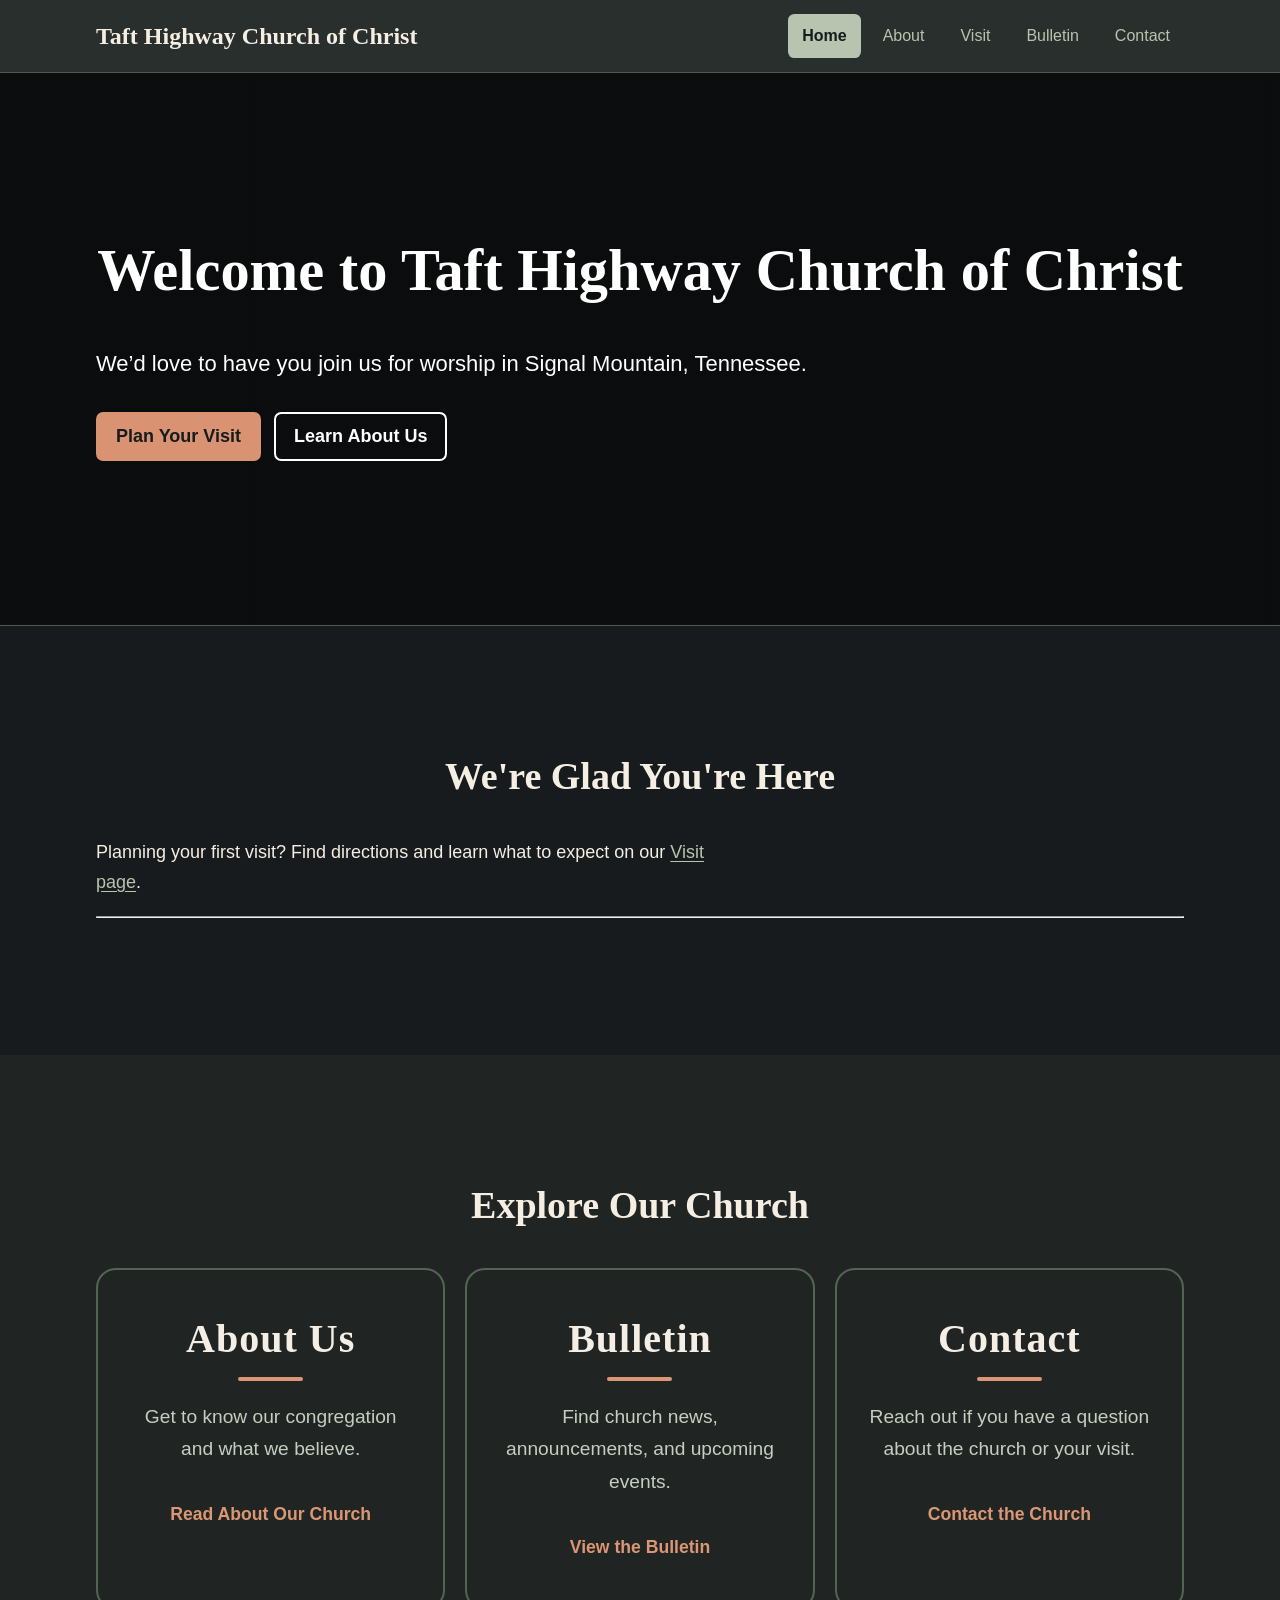
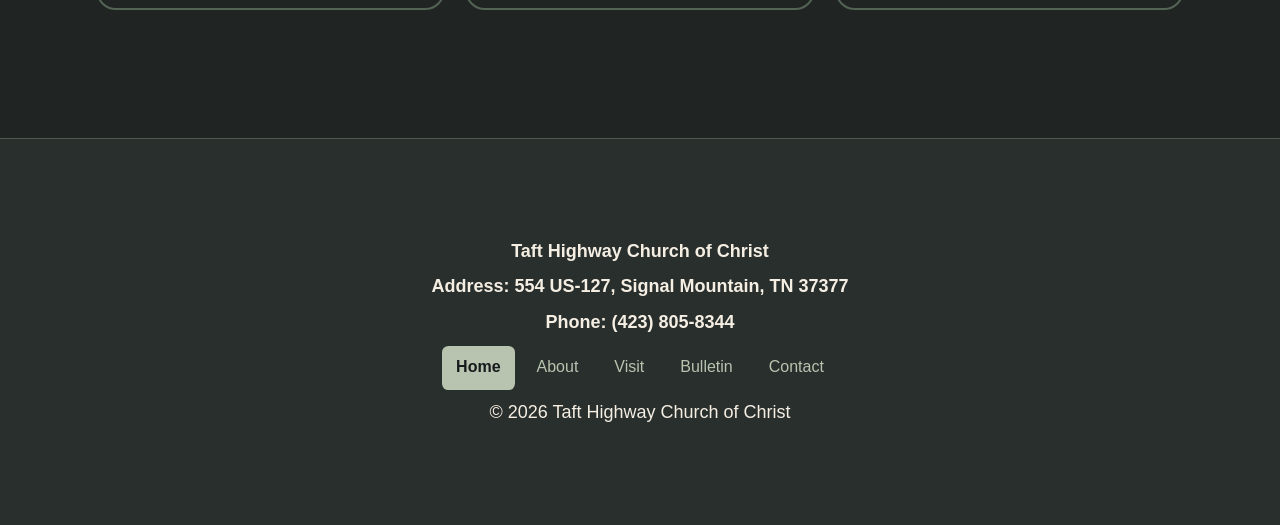
==== docs/index.html @ ae3fd6a4 "renamed project folder to docs" ====
<!doctype html>
<html lang="en">
  <head>
    <meta charset="UTF-8" />
    <meta name="viewport" content="width=device-width, initial-scale=1.0" />
    <title>Home | Taft Highway Church of Christ</title>
    <link rel="stylesheet" href="css/style.css" />

    <style>
      .hero {
        background-image: linear-gradient(
            rgba(0, 0, 0, 0.55),
            rgba(0, 0, 0, 0.55)
          ),
          url("images/Index-worship-background.webp");
        background-size: cover;
        background-position: center;
        background-repeat: no-repeat;
        padding: 100px 40px;
        color: white;
      }

      .hero h1,
      .hero .lead {
        color: white;
      }

      .hero .button-outline {
        color: white;
        border-color: white;
      }
    </style>
  </head>
  <body>
    <a class="skip-link" href="#main-content">Skip to main content</a>

    <header class="site-header">
      <div class="nav-wrap">
        <a class="site-name" href="index.html">Taft Highway Church of Christ</a>
        <nav class="main-nav" aria-label="Main navigation">
          <a href="index.html" aria-current="page">Home</a>
          <a href="about.html">About</a>
          <a href="visit.html">Visit</a>
          <a href="bulletin.html">Bulletin</a>
          <a href="contact.html">Contact</a>
        </nav>
      </div>
    </header>

    <main id="main-content" tabindex="-1">
      <section class="hero">
        <div class="container">
          <h1 class="explorecenter">Welcome to Taft Highway Church of Christ</h1>
          <p class="lead">
            We’d love to have you join us for worship in Signal Mountain,
            Tennessee.
          </p>
          <a class="button" href="visit.html">Plan Your Visit</a>
          <a class="button button-outline" href="about.html">Learn About Us</a>
        </div>
      </section>

      <section>
        <div class="container">
          <h2 class="explorecenter">We're Glad You're Here</h2>
          <p>
            Planning your first visit? Find directions and learn what to expect
 on our <a href="visit.html">Visit page</a>.
          </p>
        <hr />
        </div>
      </section>

      <section class="soft-section">
        <div class="container">
          <h2 class="explorecenter">Explore Our Church</h2>
          <div class="grid">
            <article class="card">
              <h3>About Us</h3>
              <p>Get to know our congregation and what we believe.</p>
              <a href="about.html">Read About Our Church</a>
            </article>
            <article class="card">
              <h3>Bulletin</h3>
              <p>Find church news, announcements, and upcoming events.</p>
              <a href="bulletin.html">View the Bulletin</a>
            </article>
            <article class="card">
              <h3>Contact</h3>
              <p>
                Reach out if you have a question about the church or your visit.
              </p>
              <a href="contact.html">Contact the Church</a>
            </article>
          </div>
        </div>
      </section>
    </main>

    <footer class="site-footer">
      <div class="container">
        <p><strong>Taft Highway Church of Christ</strong></p>
        <p><strong>Address: 554 US-127, Signal Mountain, TN 37377</strong></p>
        <p><strong>Phone: (423) 805-8344</strong></p>
        <nav aria-label="Footer navigation">
          <a href="index.html" aria-current="page">Home</a>
          <a href="about.html">About</a>
          <a href="visit.html">Visit</a>
          <a href="bulletin.html">Bulletin</a>
          <a href="contact.html">Contact</a>
        </nav>
        <p>&copy; 2026 Taft Highway Church of Christ</p>
      </div>
    </footer>
  </body>
</html>
---- docs/css/style.css ----
/* Hearth & Evergreen
   Shared by Home, About, Visit, Bulletin, and Contact.
   Page-specific rules are grouped under Home, Visit, and About below.
*/

/* --------------------------------------------------------------------------
   Design tokens
   -------------------------------------------------------------------------- */
:root {
  --charcoal: #171b1d;
  --evergreen: #292f2d;
  --ivory: #f5eee3;
  --brick: #d99373;
  --sage: #b8c4af;
  --sandstone: #ceba97;
  --section: #202523;
  --border: #50594f;
  --gutter: clamp(1rem, 4vw, 2rem);
  --site-width: 68rem;
  --target-size: 2.75rem;
  --radius: 0.75rem;
}

/* --------------------------------------------------------------------------
   Base layout and accessibility
   -------------------------------------------------------------------------- */

* {
  box-sizing: border-box;
}

/* Draft sections stay hidden even when a layout class sets display. */
[hidden] {
  display: none !important;
}

body {
  display: flex;
  flex-direction: column;
  min-height: 100vh;
  margin: 0;
  background: var(--charcoal);
  color: var(--ivory);
  font:
    1.125rem / 1.65 Arial,
    Helvetica,
    sans-serif;
  overflow-wrap: anywhere;
}

main {
  flex: 1;
}

a {
  color: var(--sage);
  text-decoration: underline;
  text-underline-offset: 0.18em;
}

a:hover {
  color: var(--ivory);
  text-decoration-thickness: 0.12em;
}

:focus-visible {
  outline: 3px solid var(--sage);
  outline-offset: 3px;
}

.skip-link {
  position: absolute;
  z-index: 1;
  top: 0.75rem;
  left: var(--gutter);
  display: inline-flex;
  align-items: center;
  min-height: var(--target-size);
  max-width: calc(100% - var(--gutter) - var(--gutter));
  padding: 0.5rem 1rem;
  border-radius: 0.4rem;
  background: var(--sage);
  color: var(--charcoal);
  font-weight: 700;
}

/* Keep the skip link in the tab order and reveal it on keyboard focus. */
.skip-link:not(:focus) {
  clip-path: inset(50%);
}

.skip-link:hover {
  color: var(--charcoal);
}

/* --------------------------------------------------------------------------
   Content width, spacing, and typography
   -------------------------------------------------------------------------- */
.container,
.nav-wrap {
  width: min(calc(100% - var(--gutter) - var(--gutter)), var(--site-width));
  margin-inline: auto;
}

.container,
section {
  padding-block: clamp(2.25rem, 6vw, 4rem);
}

h1,
h2,
h3,
.site-name {
  font-family: Georgia, "Times New Roman", serif;
  line-height: 1.18;
}

h1,
h2,
h3 {
  margin: 0 0 0.65em;
}

h1 {
  font-size: clamp(2rem, 1.25rem + 3vw, 3.75rem);
}

h2 {
  font-size: clamp(1.625rem, 1.25rem + 1.5vw, 2.375rem);
}

h3 {
  font-size: 1.375rem;
}

p {
  max-width: 65ch;
  margin: 0 0 1em;
}

.lead {
  font-size: clamp(1.125rem, 1rem + 0.7vw, 1.375rem);
}

.muted {
  color: var(--sage);
}

/* --------------------------------------------------------------------------
   Shared header, navigation, and footer
   -------------------------------------------------------------------------- */
.site-header,
.site-footer {
  background: var(--evergreen);
}

.site-header {
  padding-block: 0.875rem;
  border-bottom: 1px solid var(--border);
}

.nav-wrap,
.main-nav,
.site-footer nav {
  display: flex;
  flex-wrap: wrap;
  align-items: center;
  gap: 0.5rem;
}

.nav-wrap {
  justify-content: space-between;
  gap: 0.75rem 1.5rem;
}

.site-name,
.main-nav a,
.site-footer nav a {
  display: inline-flex;
  align-items: center;
  min-height: var(--target-size);
  text-decoration: none;
}

.site-name {
  color: var(--ivory);
  font-size: 1.5rem;
  font-weight: 700;
  text-decoration: none;
}

.site-name:hover {
  text-decoration: underline;
}

.main-nav a,
.site-footer nav a {
  justify-content: center;
  padding: 0.5rem 0.875rem;
  border-radius: 0.4rem;
  font-size: 1rem;
}

.main-nav a:hover,
.site-footer nav a:hover {
  background: var(--charcoal);
}

.main-nav a[aria-current="page"],
.site-footer nav a[aria-current="page"] {
  background: var(--sage);
  color: var(--charcoal);
  font-weight: 700;
}

.site-footer {
  padding-block: 1.75rem;
  border-top: 1px solid var(--border);
  text-align: center;
}

.site-footer nav {
  justify-content: center;
  margin-block: 0.5rem;
}

.site-footer p {
  margin: 0.375rem auto;
}

/* --------------------------------------------------------------------------
   Banners and buttons
   -------------------------------------------------------------------------- */

/* The Home section below supplies the image treatment for this banner. */
.hero {
  padding-block: clamp(3rem, 9vw, 6.5rem);
  background: radial-gradient(
    ellipse at top right,
    var(--evergreen),
    var(--charcoal) 70%
  );
  border-bottom: 1px solid var(--border);
}

.page-banner {
  background: var(--evergreen);
  border-bottom: 1px solid var(--border);
}

.page-banner p:last-child {
  margin-bottom: 0;
}

.button {
  display: inline-flex;
  align-items: center;
  justify-content: center;
  min-height: var(--target-size);
  max-width: 100%;
  margin: 0.5rem 0.5rem 0 0;
  padding: 0.625rem 1.125rem;
  border: 2px solid var(--brick);
  border-radius: 0.45rem;
  background: var(--brick);
  color: var(--charcoal);
  font-weight: 700;
  line-height: 1.35;
  text-align: center;
  text-decoration: none;
}

.button:hover {
  border-color: var(--sandstone);
  background: var(--sandstone);
  color: var(--charcoal);
}

.button-outline {
  border-color: var(--sage);
  background: transparent;
  color: var(--sage);
}

.button-outline:hover {
  border-color: var(--sage);
  background: var(--sage);
  color: var(--charcoal);
}

/* --------------------------------------------------------------------------
   Content grids and cards
   -------------------------------------------------------------------------- */

/* Shared breakpoints below collapse these grids to one column. */
.grid {
  display: grid;
  grid-template-columns: repeat(3, minmax(0, 1fr));
  gap: clamp(0.875rem, 2vw, 1.25rem);
}

.grid.two {
  grid-template-columns: repeat(2, minmax(0, 1fr));
}

/* These cards are shared by Home, Bulletin, and Contact. */
.card {
  text-align: center;
  padding: 45px 30px;
  border: 2px solid #536354;
  border-radius: 20px;
  transition: all 0.3s ease;
}

.card h3 {
  font-family: Georgia, serif;
  font-size: 2.5rem;
  font-weight: bold;
  color: #f5eee5;
  margin-bottom: 20px;
  letter-spacing: 1px;
}

/* The accent below each heading is decorative. */
.card h3::after {
  content: "";
  display: block;
  width: 65px;
  height: 4px;
  background-color: #db9676;
  margin: 15px auto 0;
  border-radius: 5px;
}

.card p {
  font-size: 1.2rem;
  line-height: 1.7;
  color: #c5cec1;
}

.card a {
  display: inline-block;
  margin-top: 15px;
  color: #db9676;
  font-size: 1.1rem;
  font-weight: bold;
  text-decoration: none;
}

.card a:hover {
  text-decoration: underline;
}

.card:hover {
  transform: translateY(-6px);
  border-color: #db9676;
  box-shadow: 0 10px 25px rgba(0, 0, 0, 0.25);
}

.soft-section {
  background: var(--section);
}

/* --------------------------------------------------------------------------
   Photos and schedule tables
   -------------------------------------------------------------------------- */

.photo-placeholder {
  display: grid;
  place-items: center;
  min-height: 12rem;
  padding: 1.5rem;
  border: 2px dashed var(--sage);
  border-radius: var(--radius);
  background: var(--evergreen);
  color: var(--sage);
  text-align: center;
}

.photo {
  display: block;
  width: 100%;
  height: auto;
  border-radius: var(--radius);
}

/* Wrap schedule tables in .table-scroll for overflow on narrow screens. */
.table-scroll {
  overflow-x: auto;
  border: 1px solid var(--border);
  border-radius: var(--radius);
}

.schedule-table {
  width: 100%;
  border-collapse: collapse;
  background: var(--evergreen);
}

.schedule-table th,
.schedule-table td {
  padding: clamp(0.5rem, 2vw, 1rem);
  border-bottom: 1px solid var(--border);
  text-align: left;
  vertical-align: top;
}

.schedule-table th {
  background: var(--section);
}

/* --------------------------------------------------------------------------
   Shared tablet and phone layouts
   -------------------------------------------------------------------------- */

@media (max-width: 48rem) {
  .nav-wrap,
  .main-nav {
    justify-content: center;
    text-align: center;
  }

  .grid,
  .grid.two {
    grid-template-columns: minmax(0, 1fr);
  }
}

@media (max-width: 30rem) {
  .main-nav {
    display: grid;
    grid-template-columns: repeat(2, minmax(0, 1fr));
    width: 100%;
  }

  .main-nav a {
    background: var(--section);
  }

  .main-nav a:last-child {
    grid-column: 1 / -1;
  }
}

/* --------------------------------------------------------------------------
   Home page
   -------------------------------------------------------------------------- */

.hero {
  background-image:
    linear-gradient(rgba(0, 0, 0, 0.5), rgba(0, 0, 0, 0.5)),
    url("images/Index-worship-background.webp");
  background-size: cover;
  background-position: center;
  background-repeat: no-repeat;

  padding: 100px 40px;
  color: white;
}

.explorecenter {
  text-align: center;
  margin-bottom: 40px;
}

/* --------------------------------------------------------------------------
   Visit page
   -------------------------------------------------------------------------- */

/* Directions and map */
.map-section {
  display: grid;
  place-items: center;
  justify-items: start;
  padding: clamp(1rem, 3vw, 1.5rem);
  background: var(--section);
}

/* Map iframe styling was developed with AI assistance. */
.iframe1 {
  width: 100%;
  max-width: 600px;
  height: 450px;
  border: 0;
  border-radius: var(--radius);
}

/* Visit headings and intro copy use this alignment helper. */
.center {
  text-align: center;
  margin-inline: auto;
}

/* Photo carousel. The radio inputs track which slide is selected. */
.carousel-wrapper {
  position: relative;
  max-width: 600px;
  margin: 0 auto;
  overflow: hidden;
  border-radius: var(--radius);
  border: 1px solid var(--border);
  background: var(--evergreen);
}

/* Keep the radio controls positioned within the carousel when focused. */
.carousel-wrapper input[type="radio"] {
  position: absolute;
  opacity: 0;
  pointer-events: none;
  top: 50%;
  left: 50%;
  margin: 0;
}

.slides {
  display: flex;
  width: 300%; /* 100% per slide (3 slides = 300%) */
  transition: transform 0.4s ease-in-out;
}

.slide {
  width: 33.3333%;
  position: relative;
}

.slide img {
  width: 100%;
  height: 350px;
  object-fit: cover;
  display: block;
}

/* Move the track by one-third of its width for each selected slide. */
#slide-1:checked ~ .slides {
  transform: translateX(0%);
}
#slide-2:checked ~ .slides {
  transform: translateX(-33.3333%);
}
#slide-3:checked ~ .slides {
  transform: translateX(-66.6666%);
}

/* Previous and next arrow controls */
.arrow {
  position: absolute;
  top: 50%;
  transform: translateY(-50%);
  display: none;
  align-items: center;
  justify-content: center;
  width: var(--target-size);
  height: var(--target-size);
  border-radius: 50%;
  background: rgba(23, 27, 29, 0.75);
  border: 1px solid var(--border);
  color: var(--ivory);
  font-size: 1.25rem;
  cursor: pointer;
  user-select: none;
  z-index: 2;
}

.arrow:hover {
  background: var(--brick);
  border-color: var(--brick);
  color: var(--charcoal);
}

.prev {
  left: 0.75rem;
}
.next {
  right: 0.75rem;
}

/* Each slide has its own pair of arrow labels in visit.html. */
#slide-1:checked ~ .arrows-1,
#slide-2:checked ~ .arrows-2,
#slide-3:checked ~ .arrows-3 {
  display: inline-flex;
}

/* Slide selection dots */
.dots {
  display: flex;
  justify-content: center;
  gap: 0.625rem;
  padding: 0.75rem;
  background: var(--evergreen);
}

.dots label {
  width: 0.75rem;
  height: 0.75rem;
  background: var(--border);
  border-radius: 50%;
  cursor: pointer;
  transition: background 0.3s;
}

.dots label:hover {
  background: var(--sage);
}

/* Match the selected radio input to its dot. */
#slide-1:checked ~ .dots label[for="slide-1"],
#slide-2:checked ~ .dots label[for="slide-2"],
#slide-3:checked ~ .dots label[for="slide-3"] {
  background: var(--brick);
}

a.button.button-center {
  display: flex;
  width: fit-content;
  margin-inline: auto;
}

/* --------------------------------------------------------------------------
   About page
   -------------------------------------------------------------------------- */

/* Use section padding alone here to avoid stacking it with .container padding. */
.about-page > section > .container {
  padding-block: 0;
}

.about-page > section {
  padding-block: clamp(2.75rem, 6vw, 5rem);
}

.about-page p:last-child {
  margin-bottom: 0;
}

.about-page .about-split {
  display: grid;
  grid-template-columns: minmax(0, 1.25fr) minmax(0, 1fr);
  align-items: start;
  gap: clamp(1.75rem, 5vw, 4.5rem);
}

.about-page .about-label {
  margin-bottom: 0.75rem;
  color: var(--sage);
  font-size: 0.875rem;
  font-weight: 700;
  letter-spacing: 0.11em;
  text-transform: uppercase;
}

/* Welcome banner and accent panel */
.about-page .about-welcome {
  padding-block: clamp(3rem, 9vw, 7rem);
  border-bottom: 1px solid var(--border);
  background: radial-gradient(
    ellipse at top right,
    var(--evergreen),
    var(--charcoal) 76%
  );
}

.about-page .about-welcome .about-split {
  align-items: center;
}

.about-page h1 {
  margin-bottom: 0.35em;
  font-size: clamp(2.375rem, 1.5rem + 2.5vw, 3.625rem);
  line-height: 1.08;
}

.about-page h1 span {
  display: block;
  color: var(--sage);
}

/* Shared surfaces for the welcome, worship, minister, and invitation panels. */
.about-page .about-welcome-note,
.about-page .about-worship,
.about-page .about-minister,
.about-page .about-invitation-panel {
  padding: clamp(1.25rem, 3.5vw, 2.25rem);
  border: 1px solid var(--border);
  border-radius: var(--radius);
  background: var(--evergreen);
}

.about-page .about-welcome-note {
  border-top: 3px solid var(--brick);
}

.about-page .about-welcome-note h2 {
  font-size: clamp(1.5rem, 1.1rem + 1vw, 2rem);
}

/* Worship list */
.about-page .about-worship ul {
  margin: 0;
  padding-inline-start: 1.25em;
}

.about-page .about-worship li + li {
  margin-top: 0.65rem;
}

.about-page .about-worship li::marker {
  color: var(--sage);
}

/* Fellowship section */
.about-page .about-fellowship {
  border-block: 1px solid var(--border);
  background: var(--section);
}

.about-page .about-fellowship .about-split {
  grid-template-columns: minmax(0, 0.8fr) minmax(0, 1.2fr);
  align-items: baseline;
}

.about-page .about-fellowship h2 {
  margin-bottom: 0;
}

/* Minister cards and initials */
.about-page .about-minister-grid {
  display: grid;
  grid-template-columns: repeat(2, minmax(0, 1fr));
  gap: clamp(1rem, 3vw, 1.5rem);
}

.about-page .about-minister-heading {
  display: flex;
  flex-wrap: wrap;
  align-items: center;
  gap: 0.85rem;
  margin-bottom: 1.25rem;
}

.about-page .about-minister-heading h3 {
  margin-bottom: 0.2em;
  font-size: 1.625rem;
}

.about-page .about-initials {
  display: grid;
  place-items: center;
  width: 3.5rem;
  height: 3.5rem;
  border: 1px solid var(--sage);
  border-radius: 50%;
  background: var(--charcoal);
  color: var(--sage);
  font: 700 1.125rem Georgia, "Times New Roman", serif;
}

.about-page .about-role {
  color: var(--sage);
  font-size: 1rem;
}

/* Closing invitation */
.about-page .about-invitation {
  padding-top: 0;
}

.about-page .about-invitation-panel {
  display: flex;
  flex-wrap: wrap;
  align-items: center;
  justify-content: space-between;
  gap: 1.5rem 2rem;
  border-inline-start: 3px solid var(--brick);
}

.about-page .about-invitation-panel > div {
  flex: 1 1 28rem;
  min-width: 0;
}

.about-page .about-invitation-panel .button {
  margin: 0;
}

/* About columns stack independently of the shared .grid classes. */
@media (max-width: 48rem) {
  .about-page .about-split,
  .about-page .about-fellowship .about-split,
  .about-page .about-minister-grid {
    grid-template-columns: minmax(0, 1fr);
  }

  .about-page .about-fellowship .about-split {
    gap: 0.75rem;
  }
}
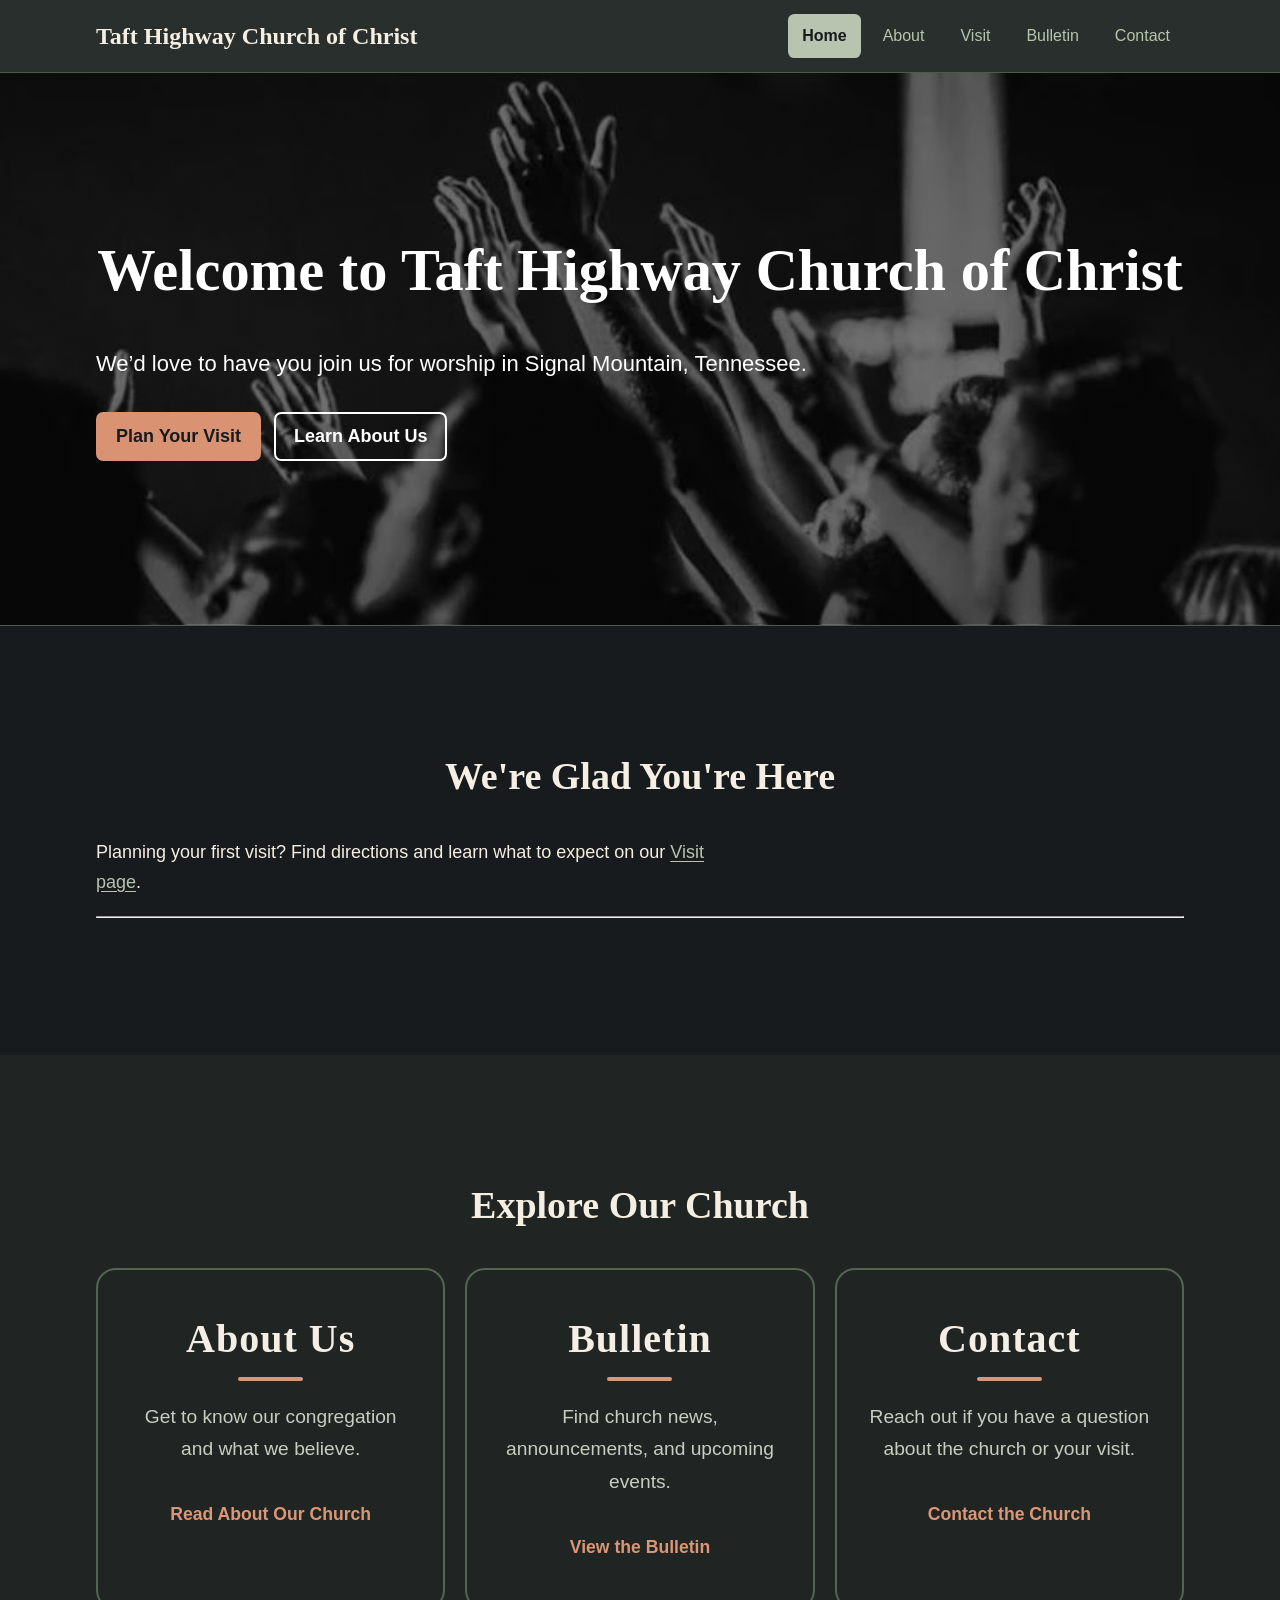
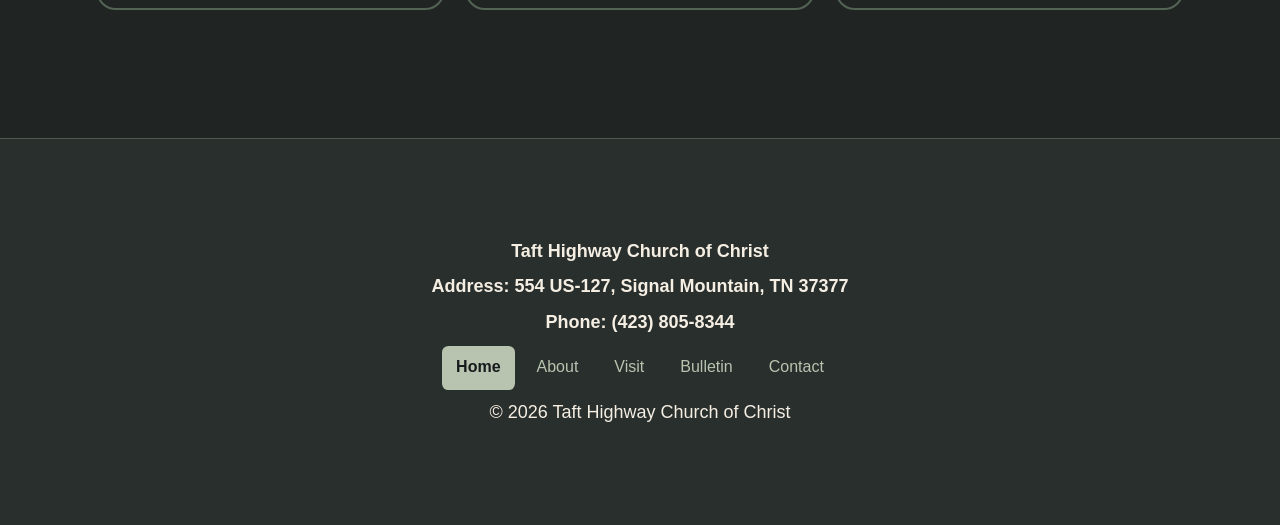
==== commit d05cc8a0: "fixed wrongly named image link" ====
--- a/docs/index.html
+++ b/docs/index.html
@@ -12,7 +12,7 @@
             rgba(0, 0, 0, 0.55),
             rgba(0, 0, 0, 0.55)
           ),
-          url("images/Index-worship-background.webp");
+          url("images/index-worship-background.webp");
         background-size: cover;
         background-position: center;
         background-repeat: no-repeat;
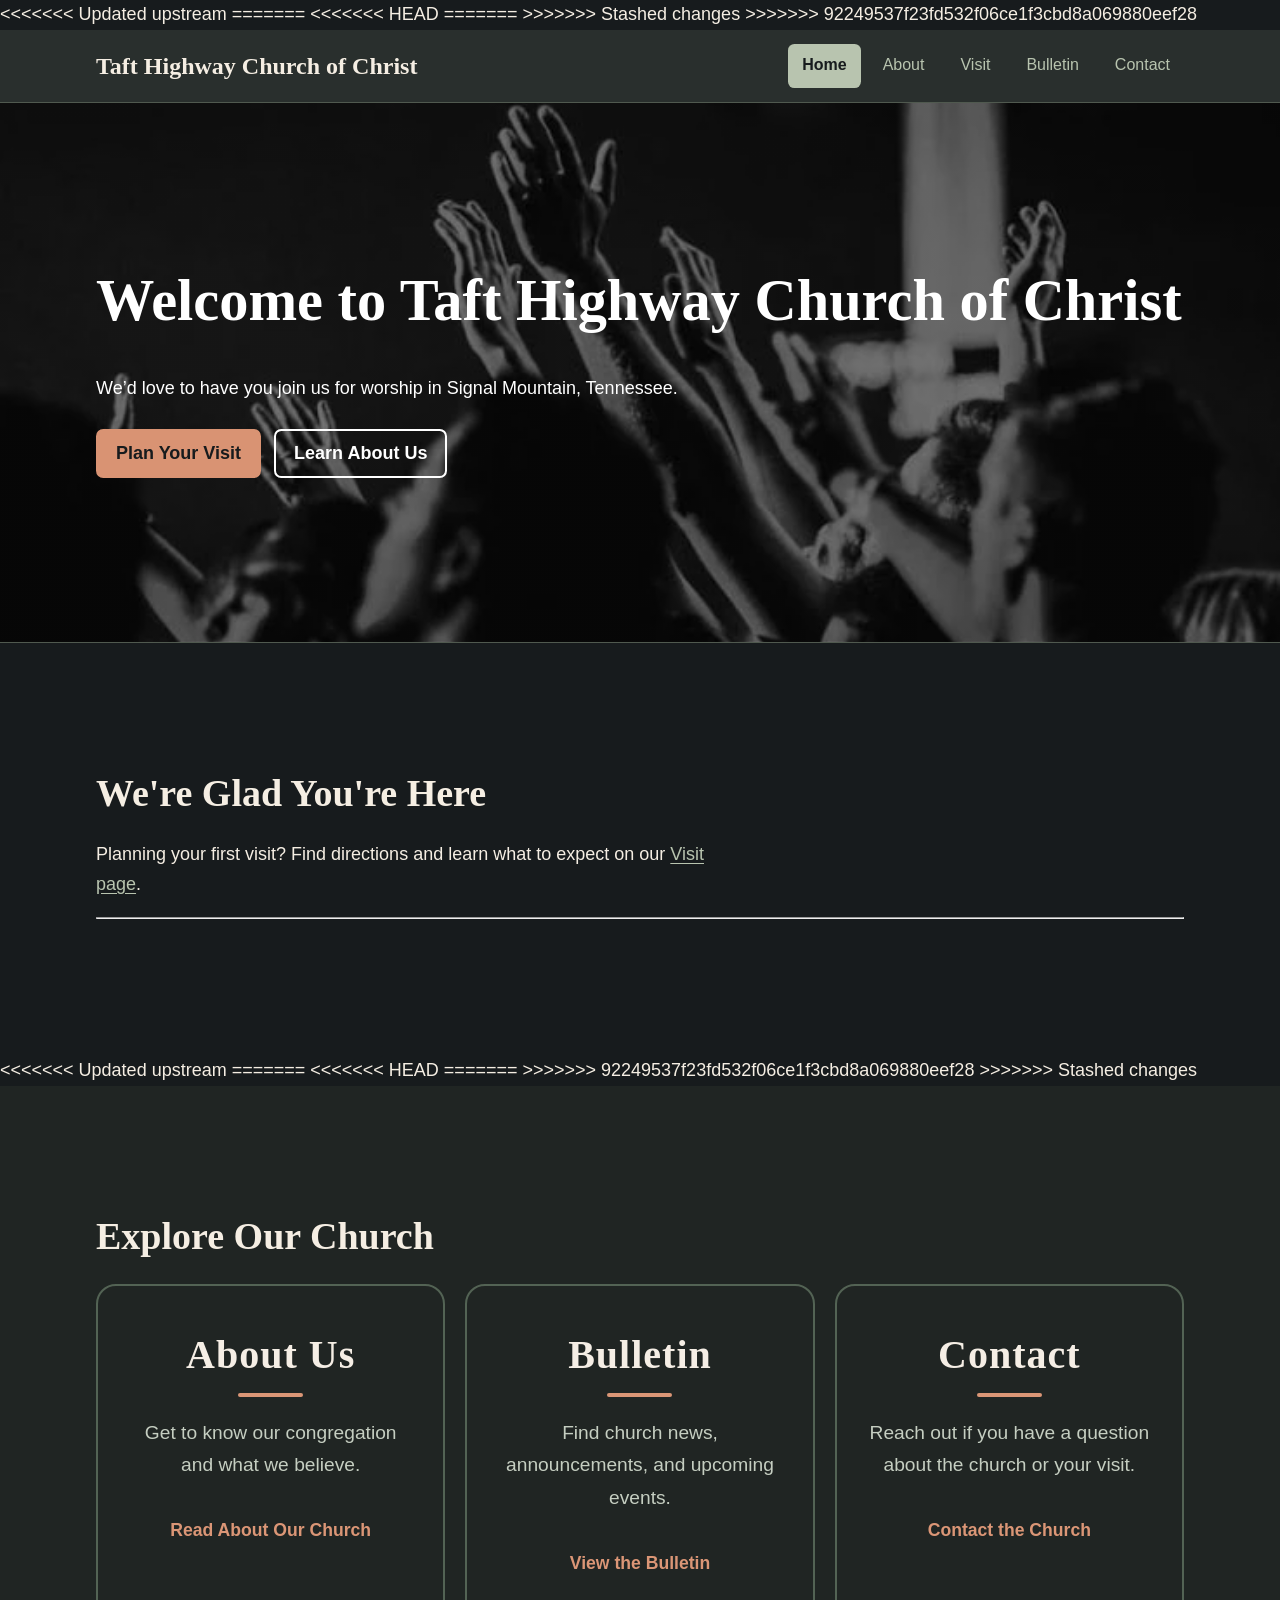
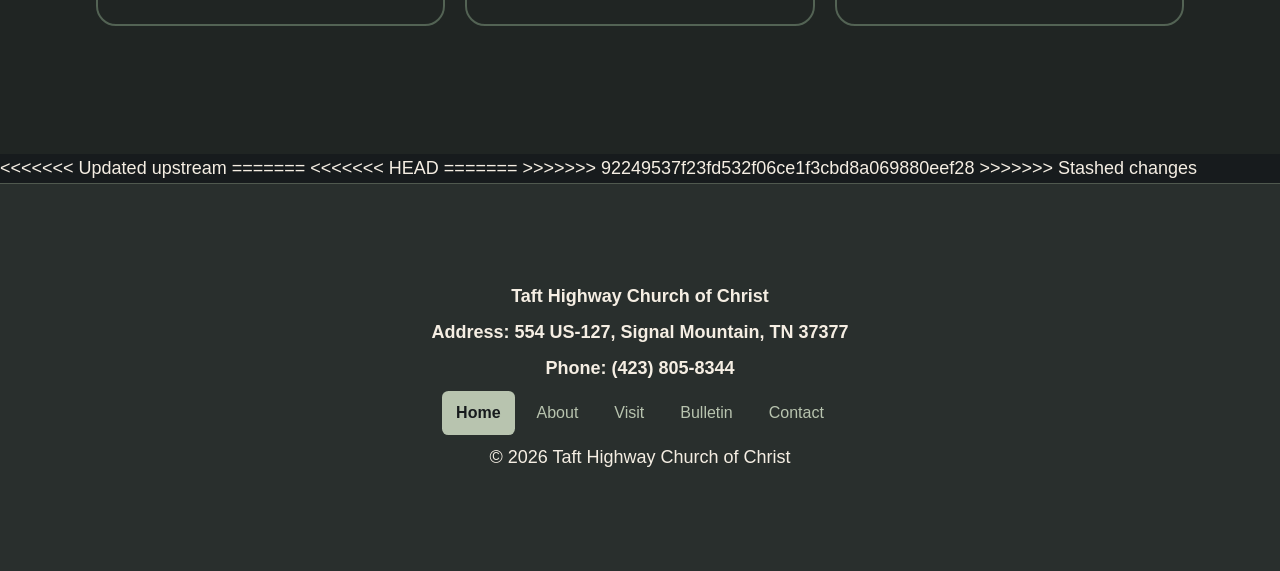
==== commit 9f819ecc: "broken?" ====
--- a/docs/index.html
+++ b/docs/index.html
@@ -4,14 +4,25 @@
     <meta charset="UTF-8" />
     <meta name="viewport" content="width=device-width, initial-scale=1.0" />
     <title>Home | Taft Highway Church of Christ</title>
+    <meta
+      name="description"
+      content="Get to know Taft Highway Church of Christ in Signal Mountain, Tennessee, and find information for your first visit."
+    />
+
+<<<<<<< Updated upstream
+=======
+<<<<<<< HEAD
+    <link rel="stylesheet" href="css/style.css" />
+=======
+>>>>>>> Stashed changes
+    <!-- Shared styles load first so the Home banner rules below can override them. -->
     <link rel="stylesheet" href="css/style.css" />
 
     <style>
+      /* Darken the background photo so the welcome text stays legible. */
       .hero {
-        background-image: linear-gradient(
-            rgba(0, 0, 0, 0.55),
-            rgba(0, 0, 0, 0.55)
-          ),
+        background-image:
+          linear-gradient(rgba(0, 0, 0, 0.55), rgba(0, 0, 0, 0.55)),
           url("images/index-worship-background.webp");
         background-size: cover;
         background-position: center;
@@ -25,15 +36,19 @@
         color: white;
       }
 
+      /* The secondary button uses white text and border over the photo. */
       .hero .button-outline {
         color: white;
         border-color: white;
       }
     </style>
+>>>>>>> 92249537f23fd532f06ce1f3cbd8a069880eef28
   </head>
   <body>
+    <!-- The skip link lets keyboard users jump to the main content. -->
     <a class="skip-link" href="#main-content">Skip to main content</a>
 
+    <!-- Shared header. aria-current marks Home as the active page. -->
     <header class="site-header">
       <div class="nav-wrap">
         <a class="site-name" href="index.html">Taft Highway Church of Christ</a>
@@ -48,9 +63,12 @@
     </header>
 
     <main id="main-content" tabindex="-1">
+      <!-- Welcome banner and the main links for first-time visitors. -->
       <section class="hero">
         <div class="container">
-          <h1 class="explorecenter">Welcome to Taft Highway Church of Christ</h1>
+          <h1 class="home-heading">
+            Welcome to Taft Highway Church of Christ
+          </h1>
           <p class="lead">
             We’d love to have you join us for worship in Signal Mountain,
             Tennessee.
@@ -60,31 +78,43 @@
         </div>
       </section>
 
+      <!-- Visitor introduction. The Visit page holds directions and arrival details. -->
       <section>
         <div class="container">
-          <h2 class="explorecenter">We're Glad You're Here</h2>
+          <h2 class="home-heading">We're Glad You're Here</h2>
           <p>
             Planning your first visit? Find directions and learn what to expect
- on our <a href="visit.html">Visit page</a>.
+            on our <a href="visit.html">Visit page</a>.
           </p>
-        <hr />
+          <hr />
         </div>
       </section>
 
+<<<<<<< Updated upstream
+      <!-- Page shortcuts. The shared grid stacks the cards on smaller screens. -->
+=======
+<<<<<<< HEAD
+      <!-- The three shortcut cards link to About, Bulletin, and Contact. -->
+=======
+      <!-- Page shortcuts. The shared grid stacks the cards on smaller screens. -->
+>>>>>>> 92249537f23fd532f06ce1f3cbd8a069880eef28
+>>>>>>> Stashed changes
       <section class="soft-section">
         <div class="container">
-          <h2 class="explorecenter">Explore Our Church</h2>
+          <h2 class="home-heading">Explore Our Church</h2>
           <div class="grid">
             <article class="card">
               <h3>About Us</h3>
               <p>Get to know our congregation and what we believe.</p>
               <a href="about.html">Read About Our Church</a>
             </article>
+
             <article class="card">
               <h3>Bulletin</h3>
               <p>Find church news, announcements, and upcoming events.</p>
               <a href="bulletin.html">View the Bulletin</a>
             </article>
+
             <article class="card">
               <h3>Contact</h3>
               <p>
@@ -97,6 +127,15 @@
       </section>
     </main>
 
+<<<<<<< Updated upstream
+    <!-- Shared footer. Keep these contact details in sync with the Contact page. -->
+=======
+<<<<<<< HEAD
+    <!-- Keep the shared footer’s contact details in sync across all five pages. -->
+=======
+    <!-- Shared footer. Keep these contact details in sync with the Contact page. -->
+>>>>>>> 92249537f23fd532f06ce1f3cbd8a069880eef28
+>>>>>>> Stashed changes
     <footer class="site-footer">
       <div class="container">
         <p><strong>Taft Highway Church of Christ</strong></p>
@@ -113,4 +152,4 @@
       </div>
     </footer>
   </body>
-</html>+</html>
--- a/docs/css/style.css
+++ b/docs/css/style.css
@@ -7,6 +7,7 @@
    Design tokens
    -------------------------------------------------------------------------- */
 :root {
+  /* Page backgrounds, panel surfaces, and text and accent colors. */
   --charcoal: #171b1d;
   --evergreen: #292f2d;
   --ivory: #f5eee3;
@@ -15,6 +16,7 @@
   --sandstone: #ceba97;
   --section: #202523;
   --border: #50594f;
+  /* Shared side margins, content width, control height, and corner radius. */
   --gutter: clamp(1rem, 4vw, 2rem);
   --site-width: 68rem;
   --target-size: 2.75rem;
@@ -25,6 +27,7 @@
    Base layout and accessibility
    -------------------------------------------------------------------------- */
 
+/* Include padding and borders in an element's declared width and height. */
 * {
   box-sizing: border-box;
 }
@@ -34,6 +37,7 @@
   display: none !important;
 }
 
+/* The body is a vertical flex layout. Main fills extra space on short pages. */
 body {
   display: flex;
   flex-direction: column;
@@ -52,6 +56,7 @@
   flex: 1;
 }
 
+/* Default text-link styles. Navigation links, buttons, and cards override these. */
 a {
   color: var(--sage);
   text-decoration: underline;
@@ -63,6 +68,7 @@
   text-decoration-thickness: 0.12em;
 }
 
+/* Show a focus outline when tabbing through interactive elements. */
 :focus-visible {
   outline: 3px solid var(--sage);
   outline-offset: 3px;
@@ -96,17 +102,20 @@
 /* --------------------------------------------------------------------------
    Content width, spacing, and typography
    -------------------------------------------------------------------------- */
+/* Keep the page content and header aligned to the same centered width. */
 .container,
 .nav-wrap {
   width: min(calc(100% - var(--gutter) - var(--gutter)), var(--site-width));
   margin-inline: auto;
 }
 
+/* Sections and containers both add vertical padding. About adjusts nested containers below. */
 .container,
 section {
   padding-block: clamp(2.25rem, 6vw, 4rem);
 }
 
+/* The church name shares the serif heading font. Body copy uses the sans-serif stack above. */
 h1,
 h2,
 h3,
@@ -121,6 +130,7 @@
   margin: 0 0 0.65em;
 }
 
+/* Page titles and section headings scale with the viewport within fixed limits. */
 h1 {
   font-size: clamp(2rem, 1.25rem + 3vw, 3.75rem);
 }
@@ -133,11 +143,21 @@
   font-size: 1.375rem;
 }
 
+/* Limit paragraph width to keep lines comfortable to read on wide screens. */
 p {
   max-width: 65ch;
   margin: 0 0 1em;
 }
 
+<<<<<<< Updated upstream
+/* Larger introductory text, used in banners and beside the map on Visit. */
+=======
+<<<<<<< HEAD
+/* Larger introductory text used in page banners. */
+=======
+/* Larger introductory text, used in banners and beside the map on Visit. */
+>>>>>>> 92249537f23fd532f06ce1f3cbd8a069880eef28
+>>>>>>> Stashed changes
 .lead {
   font-size: clamp(1.125rem, 1rem + 0.7vw, 1.375rem);
 }
@@ -159,6 +179,7 @@
   border-bottom: 1px solid var(--border);
 }
 
+/* Let the church name and navigation links wrap as space runs out. */
 .nav-wrap,
 .main-nav,
 .site-footer nav {
@@ -173,6 +194,7 @@
   gap: 0.75rem 1.5rem;
 }
 
+/* Give the brand link and nav links a consistent minimum click and tap height. */
 .site-name,
 .main-nav a,
 .site-footer nav a {
@@ -186,7 +208,6 @@
   color: var(--ivory);
   font-size: 1.5rem;
   font-weight: 700;
-  text-decoration: none;
 }
 
 .site-name:hover {
@@ -206,6 +227,7 @@
   background: var(--charcoal);
 }
 
+/* Highlight the link marked as the current page in each page's HTML. */
 .main-nav a[aria-current="page"],
 .site-footer nav a[aria-current="page"] {
   background: var(--sage);
@@ -219,6 +241,7 @@
   text-align: center;
 }
 
+/* Center the footer links below the church name and contact details. */
 .site-footer nav {
   justify-content: center;
   margin-block: 0.5rem;
@@ -232,26 +255,30 @@
    Banners and buttons
    -------------------------------------------------------------------------- */
 
-/* The Home section below supplies the image treatment for this banner. */
-.hero {
-  padding-block: clamp(3rem, 9vw, 6.5rem);
-  background: radial-gradient(
-    ellipse at top right,
-    var(--evergreen),
-    var(--charcoal) 70%
-  );
+/* Use the same divider on the Home hero and the shared page banners. */
+.hero,
+.page-banner {
   border-bottom: 1px solid var(--border);
 }
 
+<<<<<<< Updated upstream
+/* Intro panels at the top of Bulletin and Contact. */
+=======
+<<<<<<< HEAD
+/* Intro panels on Visit, Bulletin, and Contact use a solid background. */
+=======
+/* Intro panels at the top of Bulletin and Contact. */
+>>>>>>> 92249537f23fd532f06ce1f3cbd8a069880eef28
+>>>>>>> Stashed changes
 .page-banner {
   background: var(--evergreen);
-  border-bottom: 1px solid var(--border);
 }
 
 .page-banner p:last-child {
   margin-bottom: 0;
 }
 
+/* Base styles for link buttons, including the main Plan Your Visit action. */
 .button {
   display: inline-flex;
   align-items: center;
@@ -276,6 +303,7 @@
   color: var(--charcoal);
 }
 
+/* Add .button-outline alongside .button for secondary actions such as Learn About Us. */
 .button-outline {
   border-color: var(--sage);
   background: transparent;
@@ -299,12 +327,14 @@
   gap: clamp(0.875rem, 2vw, 1.25rem);
 }
 
+/* Add .two alongside .grid for the Contact cards and the Visit map layout. */
 .grid.two {
   grid-template-columns: repeat(2, minmax(0, 1fr));
 }
 
 /* These cards are shared by Home, Bulletin, and Contact. */
 .card {
+  --card-accent: #db9676;
   text-align: center;
   padding: 45px 30px;
   border: 2px solid #536354;
@@ -327,7 +357,7 @@
   display: block;
   width: 65px;
   height: 4px;
-  background-color: #db9676;
+  background-color: var(--card-accent);
   margin: 15px auto 0;
   border-radius: 5px;
 }
@@ -338,25 +368,32 @@
   color: #c5cec1;
 }
 
+/* Card links share accent color and typography. */
 .card a {
+  color: var(--card-accent);
+  font-size: 1.1rem;
+  font-weight: bold;
+}
+
+/* Only standalone card links get extra spacing. Links in lists stay inline. */
+.card > a {
   display: inline-block;
   margin-top: 15px;
-  color: #db9676;
-  font-size: 1.1rem;
-  font-weight: bold;
   text-decoration: none;
 }
 
-.card a:hover {
+.card > a:hover {
   text-decoration: underline;
 }
 
+/* Lift the card and change its border when the pointer is over it. */
 .card:hover {
   transform: translateY(-6px);
-  border-color: #db9676;
+  border-color: var(--card-accent);
   box-shadow: 0 10px 25px rgba(0, 0, 0, 0.25);
 }
 
+/* Alternate background used to distinguish sections such as Home's Explore Our Church. */
 .soft-section {
   background: var(--section);
 }
@@ -365,6 +402,7 @@
    Photos and schedule tables
    -------------------------------------------------------------------------- */
 
+/* Optional stand-in for a photo that has yet to be added. */
 .photo-placeholder {
   display: grid;
   place-items: center;
@@ -377,6 +415,7 @@
   text-align: center;
 }
 
+/* Make a regular photo fill its container while preserving its proportions. */
 .photo {
   display: block;
   width: 100%;
@@ -413,6 +452,7 @@
    Shared tablet and phone layouts
    -------------------------------------------------------------------------- */
 
+/* Center the header links and stack shared grids at tablet widths and below. */
 @media (max-width: 48rem) {
   .nav-wrap,
   .main-nav {
@@ -426,6 +466,7 @@
   }
 }
 
+/* On narrow phones, arrange the five main links in two columns. */
 @media (max-width: 30rem) {
   .main-nav {
     display: grid;
@@ -437,6 +478,7 @@
     background: var(--section);
   }
 
+  /* Contact fills the final row of the mobile navigation. */
   .main-nav a:last-child {
     grid-column: 1 / -1;
   }
@@ -446,19 +488,53 @@
    Home page
    -------------------------------------------------------------------------- */
 
+<<<<<<< Updated upstream
+/* The style block in index.html overrides the banner image, padding, and text color. */
+=======
+<<<<<<< HEAD
+/* Darken the background photo so the welcome text stays legible. */
+=======
+/* The style block in index.html overrides the banner image, padding, and text color. */
+>>>>>>> 92249537f23fd532f06ce1f3cbd8a069880eef28
+>>>>>>> Stashed changes
 .hero {
+  background-color: var(--charcoal);
   background-image:
-    linear-gradient(rgba(0, 0, 0, 0.5), rgba(0, 0, 0, 0.5)),
-    url("images/Index-worship-background.webp");
+    linear-gradient(rgba(0, 0, 0, 0.55), rgba(0, 0, 0, 0.55)),
+    url("../images/index-worship-background.webp");
   background-size: cover;
   background-position: center;
   background-repeat: no-repeat;
-
   padding: 100px 40px;
   color: white;
 }
 
+<<<<<<< Updated upstream
+=======
+<<<<<<< HEAD
+.hero h1,
+.hero .lead {
+  color: white;
+}
+
+/* The secondary button uses white text and border over the photo. */
+.hero .button-outline {
+  color: white;
+  border-color: white;
+}
+
+/* Use dark text over the sage hover fill. */
+.hero .button-outline:hover {
+  color: var(--charcoal);
+}
+
+/* Center the welcome, introduction, and Explore Our Church headings on Home. */
+.home-heading {
+=======
+>>>>>>> Stashed changes
+/* Center the welcome, introduction, and Explore Our Church headings on Home. */
 .explorecenter {
+>>>>>>> 92249537f23fd532f06ce1f3cbd8a069880eef28
   text-align: center;
   margin-bottom: 40px;
 }
@@ -467,17 +543,16 @@
    Visit page
    -------------------------------------------------------------------------- */
 
-/* Directions and map */
-.map-section {
-  display: grid;
-  place-items: center;
-  justify-items: start;
-  padding: clamp(1rem, 3vw, 1.5rem);
-  background: var(--section);
-}
-
 /* Map iframe styling was developed with AI assistance. */
+/* Limit the map embed's width so it fits the Visit page's directions column. */
+<<<<<<< Updated upstream
+=======
+<<<<<<< HEAD
+.visit-map {
+=======
+>>>>>>> Stashed changes
 .iframe1 {
+>>>>>>> 92249537f23fd532f06ce1f3cbd8a069880eef28
   width: 100%;
   max-width: 600px;
   height: 450px;
@@ -485,13 +560,18 @@
   border-radius: var(--radius);
 }
 
+/* If a title has a subtitle and doesnt want to be separated by the padding. */
+.title-w-sub {
+  padding: 0 0 0 0;
+}
+
 /* Visit headings and intro copy use this alignment helper. */
 .center {
   text-align: center;
   margin-inline: auto;
 }
 
-/* Photo carousel. The radio inputs track which slide is selected. */
+/* Shared frame for the current Visit photo and the optional carousel. */
 .carousel-wrapper {
   position: relative;
   max-width: 600px;
@@ -502,7 +582,7 @@
   background: var(--evergreen);
 }
 
-/* Keep the radio controls positioned within the carousel when focused. */
+/* Optional carousel controls for when Visit has multiple approved photos. */
 .carousel-wrapper input[type="radio"] {
   position: absolute;
   opacity: 0;
@@ -514,15 +594,24 @@
 
 .slides {
   display: flex;
-  width: 300%; /* 100% per slide (3 slides = 300%) */
+<<<<<<< Updated upstream
+  width: 400%; /* 100% per slide (4 slides = 400%) */
+=======
+<<<<<<< HEAD
+  width: 300%; /* The track holds three full-width slides. */
+=======
+  width: 400%; /* 100% per slide (4 slides = 400%) */
+>>>>>>> 92249537f23fd532f06ce1f3cbd8a069880eef28
+>>>>>>> Stashed changes
   transition: transform 0.4s ease-in-out;
 }
 
 .slide {
-  width: 33.3333%;
+  width: 25%;
   position: relative;
 }
 
+/* Crop each photo to a common height so switching slides keeps the carousel steady. */
 .slide img {
   width: 100%;
   height: 350px;
@@ -530,15 +619,18 @@
   display: block;
 }
 
-/* Move the track by one-third of its width for each selected slide. */
+/* Move the track by one-quarter of its width for each selected slide. */
 #slide-1:checked ~ .slides {
   transform: translateX(0%);
 }
 #slide-2:checked ~ .slides {
-  transform: translateX(-33.3333%);
+  transform: translateX(-25%);
 }
 #slide-3:checked ~ .slides {
-  transform: translateX(-66.6666%);
+  transform: translateX(-50%);
+}
+#slide-4:checked ~ .slides {
+  transform: translateX(-75%);
 }
 
 /* Previous and next arrow controls */
@@ -574,10 +666,11 @@
   right: 0.75rem;
 }
 
-/* Each slide has its own pair of arrow labels in visit.html. */
+/* Reveal the arrow pair associated with the selected slide. */
 #slide-1:checked ~ .arrows-1,
 #slide-2:checked ~ .arrows-2,
-#slide-3:checked ~ .arrows-3 {
+#slide-3:checked ~ .arrows-3,
+#slide-4:checked ~ .arrows-4 {
   display: inline-flex;
 }
 
@@ -606,10 +699,12 @@
 /* Match the selected radio input to its dot. */
 #slide-1:checked ~ .dots label[for="slide-1"],
 #slide-2:checked ~ .dots label[for="slide-2"],
-#slide-3:checked ~ .dots label[for="slide-3"] {
+#slide-3:checked ~ .dots label[for="slide-3"],
+#slide-4:checked ~ .dots label[for="slide-4"] {
   background: var(--brick);
 }
 
+/* Center the Contact the Church button at the bottom of Visit. */
 a.button.button-center {
   display: flex;
   width: fit-content;
@@ -633,6 +728,7 @@
   margin-bottom: 0;
 }
 
+/* Put the intro and worship copy beside their companion panels on wider screens. */
 .about-page .about-split {
   display: grid;
   grid-template-columns: minmax(0, 1.25fr) minmax(0, 1fr);
@@ -670,6 +766,7 @@
   line-height: 1.08;
 }
 
+/* Put the second phrase of the About title on its own line with a sage accent. */
 .about-page h1 span {
   display: block;
   color: var(--sage);
@@ -714,6 +811,7 @@
   background: var(--section);
 }
 
+/* Give the fellowship description more room than its heading. */
 .about-page .about-fellowship .about-split {
   grid-template-columns: minmax(0, 0.8fr) minmax(0, 1.2fr);
   align-items: baseline;
@@ -730,6 +828,7 @@
   gap: clamp(1rem, 3vw, 1.5rem);
 }
 
+/* Keep the initials beside the name and role, with wrapping on narrow cards. */
 .about-page .about-minister-heading {
   display: flex;
   flex-wrap: wrap;
@@ -752,7 +851,10 @@
   border-radius: 50%;
   background: var(--charcoal);
   color: var(--sage);
-  font: 700 1.125rem Georgia, "Times New Roman", serif;
+  font:
+    700 1.125rem Georgia,
+    "Times New Roman",
+    serif;
 }
 
 .about-page .about-role {
@@ -765,6 +867,7 @@
   padding-top: 0;
 }
 
+/* Place the Visit button beside the closing text when there is room and let it wrap below. */
 .about-page .about-invitation-panel {
   display: flex;
   flex-wrap: wrap;
@@ -795,3 +898,16 @@
     gap: 0.75rem;
   }
 }
+
+/* Skip hover and carousel motion when the visitor prefers reduced motion. */
+@media (prefers-reduced-motion: reduce) {
+  .card,
+  .slides,
+  .dots label {
+    transition: none;
+  }
+
+  .card:hover {
+    transform: none;
+  }
+}
--- a/docs/css/style.css
+++ b/docs/css/style.css
@@ -7,6 +7,7 @@
    Design tokens
    -------------------------------------------------------------------------- */
 :root {
+  /* Page backgrounds, panel surfaces, and text and accent colors. */
   --charcoal: #171b1d;
   --evergreen: #292f2d;
   --ivory: #f5eee3;
@@ -15,6 +16,7 @@
   --sandstone: #ceba97;
   --section: #202523;
   --border: #50594f;
+  /* Shared side margins, content width, control height, and corner radius. */
   --gutter: clamp(1rem, 4vw, 2rem);
   --site-width: 68rem;
   --target-size: 2.75rem;
@@ -25,6 +27,7 @@
    Base layout and accessibility
    -------------------------------------------------------------------------- */
 
+/* Include padding and borders in an element's declared width and height. */
 * {
   box-sizing: border-box;
 }
@@ -34,6 +37,7 @@
   display: none !important;
 }
 
+/* The body is a vertical flex layout. Main fills extra space on short pages. */
 body {
   display: flex;
   flex-direction: column;
@@ -52,6 +56,7 @@
   flex: 1;
 }
 
+/* Default text-link styles. Navigation links, buttons, and cards override these. */
 a {
   color: var(--sage);
   text-decoration: underline;
@@ -63,6 +68,7 @@
   text-decoration-thickness: 0.12em;
 }
 
+/* Show a focus outline when tabbing through interactive elements. */
 :focus-visible {
   outline: 3px solid var(--sage);
   outline-offset: 3px;
@@ -96,17 +102,20 @@
 /* --------------------------------------------------------------------------
    Content width, spacing, and typography
    -------------------------------------------------------------------------- */
+/* Keep the page content and header aligned to the same centered width. */
 .container,
 .nav-wrap {
   width: min(calc(100% - var(--gutter) - var(--gutter)), var(--site-width));
   margin-inline: auto;
 }
 
+/* Sections and containers both add vertical padding. About adjusts nested containers below. */
 .container,
 section {
   padding-block: clamp(2.25rem, 6vw, 4rem);
 }
 
+/* The church name shares the serif heading font. Body copy uses the sans-serif stack above. */
 h1,
 h2,
 h3,
@@ -121,6 +130,7 @@
   margin: 0 0 0.65em;
 }
 
+/* Page titles and section headings scale with the viewport within fixed limits. */
 h1 {
   font-size: clamp(2rem, 1.25rem + 3vw, 3.75rem);
 }
@@ -133,11 +143,21 @@
   font-size: 1.375rem;
 }
 
+/* Limit paragraph width to keep lines comfortable to read on wide screens. */
 p {
   max-width: 65ch;
   margin: 0 0 1em;
 }
 
+<<<<<<< Updated upstream
+/* Larger introductory text, used in banners and beside the map on Visit. */
+=======
+<<<<<<< HEAD
+/* Larger introductory text used in page banners. */
+=======
+/* Larger introductory text, used in banners and beside the map on Visit. */
+>>>>>>> 92249537f23fd532f06ce1f3cbd8a069880eef28
+>>>>>>> Stashed changes
 .lead {
   font-size: clamp(1.125rem, 1rem + 0.7vw, 1.375rem);
 }
@@ -159,6 +179,7 @@
   border-bottom: 1px solid var(--border);
 }
 
+/* Let the church name and navigation links wrap as space runs out. */
 .nav-wrap,
 .main-nav,
 .site-footer nav {
@@ -173,6 +194,7 @@
   gap: 0.75rem 1.5rem;
 }
 
+/* Give the brand link and nav links a consistent minimum click and tap height. */
 .site-name,
 .main-nav a,
 .site-footer nav a {
@@ -186,7 +208,6 @@
   color: var(--ivory);
   font-size: 1.5rem;
   font-weight: 700;
-  text-decoration: none;
 }
 
 .site-name:hover {
@@ -206,6 +227,7 @@
   background: var(--charcoal);
 }
 
+/* Highlight the link marked as the current page in each page's HTML. */
 .main-nav a[aria-current="page"],
 .site-footer nav a[aria-current="page"] {
   background: var(--sage);
@@ -219,6 +241,7 @@
   text-align: center;
 }
 
+/* Center the footer links below the church name and contact details. */
 .site-footer nav {
   justify-content: center;
   margin-block: 0.5rem;
@@ -232,26 +255,30 @@
    Banners and buttons
    -------------------------------------------------------------------------- */
 
-/* The Home section below supplies the image treatment for this banner. */
-.hero {
-  padding-block: clamp(3rem, 9vw, 6.5rem);
-  background: radial-gradient(
-    ellipse at top right,
-    var(--evergreen),
-    var(--charcoal) 70%
-  );
+/* Use the same divider on the Home hero and the shared page banners. */
+.hero,
+.page-banner {
   border-bottom: 1px solid var(--border);
 }
 
+<<<<<<< Updated upstream
+/* Intro panels at the top of Bulletin and Contact. */
+=======
+<<<<<<< HEAD
+/* Intro panels on Visit, Bulletin, and Contact use a solid background. */
+=======
+/* Intro panels at the top of Bulletin and Contact. */
+>>>>>>> 92249537f23fd532f06ce1f3cbd8a069880eef28
+>>>>>>> Stashed changes
 .page-banner {
   background: var(--evergreen);
-  border-bottom: 1px solid var(--border);
 }
 
 .page-banner p:last-child {
   margin-bottom: 0;
 }
 
+/* Base styles for link buttons, including the main Plan Your Visit action. */
 .button {
   display: inline-flex;
   align-items: center;
@@ -276,6 +303,7 @@
   color: var(--charcoal);
 }
 
+/* Add .button-outline alongside .button for secondary actions such as Learn About Us. */
 .button-outline {
   border-color: var(--sage);
   background: transparent;
@@ -299,12 +327,14 @@
   gap: clamp(0.875rem, 2vw, 1.25rem);
 }
 
+/* Add .two alongside .grid for the Contact cards and the Visit map layout. */
 .grid.two {
   grid-template-columns: repeat(2, minmax(0, 1fr));
 }
 
 /* These cards are shared by Home, Bulletin, and Contact. */
 .card {
+  --card-accent: #db9676;
   text-align: center;
   padding: 45px 30px;
   border: 2px solid #536354;
@@ -327,7 +357,7 @@
   display: block;
   width: 65px;
   height: 4px;
-  background-color: #db9676;
+  background-color: var(--card-accent);
   margin: 15px auto 0;
   border-radius: 5px;
 }
@@ -338,25 +368,32 @@
   color: #c5cec1;
 }
 
+/* Card links share accent color and typography. */
 .card a {
+  color: var(--card-accent);
+  font-size: 1.1rem;
+  font-weight: bold;
+}
+
+/* Only standalone card links get extra spacing. Links in lists stay inline. */
+.card > a {
   display: inline-block;
   margin-top: 15px;
-  color: #db9676;
-  font-size: 1.1rem;
-  font-weight: bold;
   text-decoration: none;
 }
 
-.card a:hover {
+.card > a:hover {
   text-decoration: underline;
 }
 
+/* Lift the card and change its border when the pointer is over it. */
 .card:hover {
   transform: translateY(-6px);
-  border-color: #db9676;
+  border-color: var(--card-accent);
   box-shadow: 0 10px 25px rgba(0, 0, 0, 0.25);
 }
 
+/* Alternate background used to distinguish sections such as Home's Explore Our Church. */
 .soft-section {
   background: var(--section);
 }
@@ -365,6 +402,7 @@
    Photos and schedule tables
    -------------------------------------------------------------------------- */
 
+/* Optional stand-in for a photo that has yet to be added. */
 .photo-placeholder {
   display: grid;
   place-items: center;
@@ -377,6 +415,7 @@
   text-align: center;
 }
 
+/* Make a regular photo fill its container while preserving its proportions. */
 .photo {
   display: block;
   width: 100%;
@@ -413,6 +452,7 @@
    Shared tablet and phone layouts
    -------------------------------------------------------------------------- */
 
+/* Center the header links and stack shared grids at tablet widths and below. */
 @media (max-width: 48rem) {
   .nav-wrap,
   .main-nav {
@@ -426,6 +466,7 @@
   }
 }
 
+/* On narrow phones, arrange the five main links in two columns. */
 @media (max-width: 30rem) {
   .main-nav {
     display: grid;
@@ -437,6 +478,7 @@
     background: var(--section);
   }
 
+  /* Contact fills the final row of the mobile navigation. */
   .main-nav a:last-child {
     grid-column: 1 / -1;
   }
@@ -446,19 +488,53 @@
    Home page
    -------------------------------------------------------------------------- */
 
+<<<<<<< Updated upstream
+/* The style block in index.html overrides the banner image, padding, and text color. */
+=======
+<<<<<<< HEAD
+/* Darken the background photo so the welcome text stays legible. */
+=======
+/* The style block in index.html overrides the banner image, padding, and text color. */
+>>>>>>> 92249537f23fd532f06ce1f3cbd8a069880eef28
+>>>>>>> Stashed changes
 .hero {
+  background-color: var(--charcoal);
   background-image:
-    linear-gradient(rgba(0, 0, 0, 0.5), rgba(0, 0, 0, 0.5)),
-    url("images/Index-worship-background.webp");
+    linear-gradient(rgba(0, 0, 0, 0.55), rgba(0, 0, 0, 0.55)),
+    url("../images/index-worship-background.webp");
   background-size: cover;
   background-position: center;
   background-repeat: no-repeat;
-
   padding: 100px 40px;
   color: white;
 }
 
+<<<<<<< Updated upstream
+=======
+<<<<<<< HEAD
+.hero h1,
+.hero .lead {
+  color: white;
+}
+
+/* The secondary button uses white text and border over the photo. */
+.hero .button-outline {
+  color: white;
+  border-color: white;
+}
+
+/* Use dark text over the sage hover fill. */
+.hero .button-outline:hover {
+  color: var(--charcoal);
+}
+
+/* Center the welcome, introduction, and Explore Our Church headings on Home. */
+.home-heading {
+=======
+>>>>>>> Stashed changes
+/* Center the welcome, introduction, and Explore Our Church headings on Home. */
 .explorecenter {
+>>>>>>> 92249537f23fd532f06ce1f3cbd8a069880eef28
   text-align: center;
   margin-bottom: 40px;
 }
@@ -467,17 +543,16 @@
    Visit page
    -------------------------------------------------------------------------- */
 
-/* Directions and map */
-.map-section {
-  display: grid;
-  place-items: center;
-  justify-items: start;
-  padding: clamp(1rem, 3vw, 1.5rem);
-  background: var(--section);
-}
-
 /* Map iframe styling was developed with AI assistance. */
+/* Limit the map embed's width so it fits the Visit page's directions column. */
+<<<<<<< Updated upstream
+=======
+<<<<<<< HEAD
+.visit-map {
+=======
+>>>>>>> Stashed changes
 .iframe1 {
+>>>>>>> 92249537f23fd532f06ce1f3cbd8a069880eef28
   width: 100%;
   max-width: 600px;
   height: 450px;
@@ -485,13 +560,18 @@
   border-radius: var(--radius);
 }
 
+/* If a title has a subtitle and doesnt want to be separated by the padding. */
+.title-w-sub {
+  padding: 0 0 0 0;
+}
+
 /* Visit headings and intro copy use this alignment helper. */
 .center {
   text-align: center;
   margin-inline: auto;
 }
 
-/* Photo carousel. The radio inputs track which slide is selected. */
+/* Shared frame for the current Visit photo and the optional carousel. */
 .carousel-wrapper {
   position: relative;
   max-width: 600px;
@@ -502,7 +582,7 @@
   background: var(--evergreen);
 }
 
-/* Keep the radio controls positioned within the carousel when focused. */
+/* Optional carousel controls for when Visit has multiple approved photos. */
 .carousel-wrapper input[type="radio"] {
   position: absolute;
   opacity: 0;
@@ -514,15 +594,24 @@
 
 .slides {
   display: flex;
-  width: 300%; /* 100% per slide (3 slides = 300%) */
+<<<<<<< Updated upstream
+  width: 400%; /* 100% per slide (4 slides = 400%) */
+=======
+<<<<<<< HEAD
+  width: 300%; /* The track holds three full-width slides. */
+=======
+  width: 400%; /* 100% per slide (4 slides = 400%) */
+>>>>>>> 92249537f23fd532f06ce1f3cbd8a069880eef28
+>>>>>>> Stashed changes
   transition: transform 0.4s ease-in-out;
 }
 
 .slide {
-  width: 33.3333%;
+  width: 25%;
   position: relative;
 }
 
+/* Crop each photo to a common height so switching slides keeps the carousel steady. */
 .slide img {
   width: 100%;
   height: 350px;
@@ -530,15 +619,18 @@
   display: block;
 }
 
-/* Move the track by one-third of its width for each selected slide. */
+/* Move the track by one-quarter of its width for each selected slide. */
 #slide-1:checked ~ .slides {
   transform: translateX(0%);
 }
 #slide-2:checked ~ .slides {
-  transform: translateX(-33.3333%);
+  transform: translateX(-25%);
 }
 #slide-3:checked ~ .slides {
-  transform: translateX(-66.6666%);
+  transform: translateX(-50%);
+}
+#slide-4:checked ~ .slides {
+  transform: translateX(-75%);
 }
 
 /* Previous and next arrow controls */
@@ -574,10 +666,11 @@
   right: 0.75rem;
 }
 
-/* Each slide has its own pair of arrow labels in visit.html. */
+/* Reveal the arrow pair associated with the selected slide. */
 #slide-1:checked ~ .arrows-1,
 #slide-2:checked ~ .arrows-2,
-#slide-3:checked ~ .arrows-3 {
+#slide-3:checked ~ .arrows-3,
+#slide-4:checked ~ .arrows-4 {
   display: inline-flex;
 }
 
@@ -606,10 +699,12 @@
 /* Match the selected radio input to its dot. */
 #slide-1:checked ~ .dots label[for="slide-1"],
 #slide-2:checked ~ .dots label[for="slide-2"],
-#slide-3:checked ~ .dots label[for="slide-3"] {
+#slide-3:checked ~ .dots label[for="slide-3"],
+#slide-4:checked ~ .dots label[for="slide-4"] {
   background: var(--brick);
 }
 
+/* Center the Contact the Church button at the bottom of Visit. */
 a.button.button-center {
   display: flex;
   width: fit-content;
@@ -633,6 +728,7 @@
   margin-bottom: 0;
 }
 
+/* Put the intro and worship copy beside their companion panels on wider screens. */
 .about-page .about-split {
   display: grid;
   grid-template-columns: minmax(0, 1.25fr) minmax(0, 1fr);
@@ -670,6 +766,7 @@
   line-height: 1.08;
 }
 
+/* Put the second phrase of the About title on its own line with a sage accent. */
 .about-page h1 span {
   display: block;
   color: var(--sage);
@@ -714,6 +811,7 @@
   background: var(--section);
 }
 
+/* Give the fellowship description more room than its heading. */
 .about-page .about-fellowship .about-split {
   grid-template-columns: minmax(0, 0.8fr) minmax(0, 1.2fr);
   align-items: baseline;
@@ -730,6 +828,7 @@
   gap: clamp(1rem, 3vw, 1.5rem);
 }
 
+/* Keep the initials beside the name and role, with wrapping on narrow cards. */
 .about-page .about-minister-heading {
   display: flex;
   flex-wrap: wrap;
@@ -752,7 +851,10 @@
   border-radius: 50%;
   background: var(--charcoal);
   color: var(--sage);
-  font: 700 1.125rem Georgia, "Times New Roman", serif;
+  font:
+    700 1.125rem Georgia,
+    "Times New Roman",
+    serif;
 }
 
 .about-page .about-role {
@@ -765,6 +867,7 @@
   padding-top: 0;
 }
 
+/* Place the Visit button beside the closing text when there is room and let it wrap below. */
 .about-page .about-invitation-panel {
   display: flex;
   flex-wrap: wrap;
@@ -795,3 +898,16 @@
     gap: 0.75rem;
   }
 }
+
+/* Skip hover and carousel motion when the visitor prefers reduced motion. */
+@media (prefers-reduced-motion: reduce) {
+  .card,
+  .slides,
+  .dots label {
+    transition: none;
+  }
+
+  .card:hover {
+    transform: none;
+  }
+}
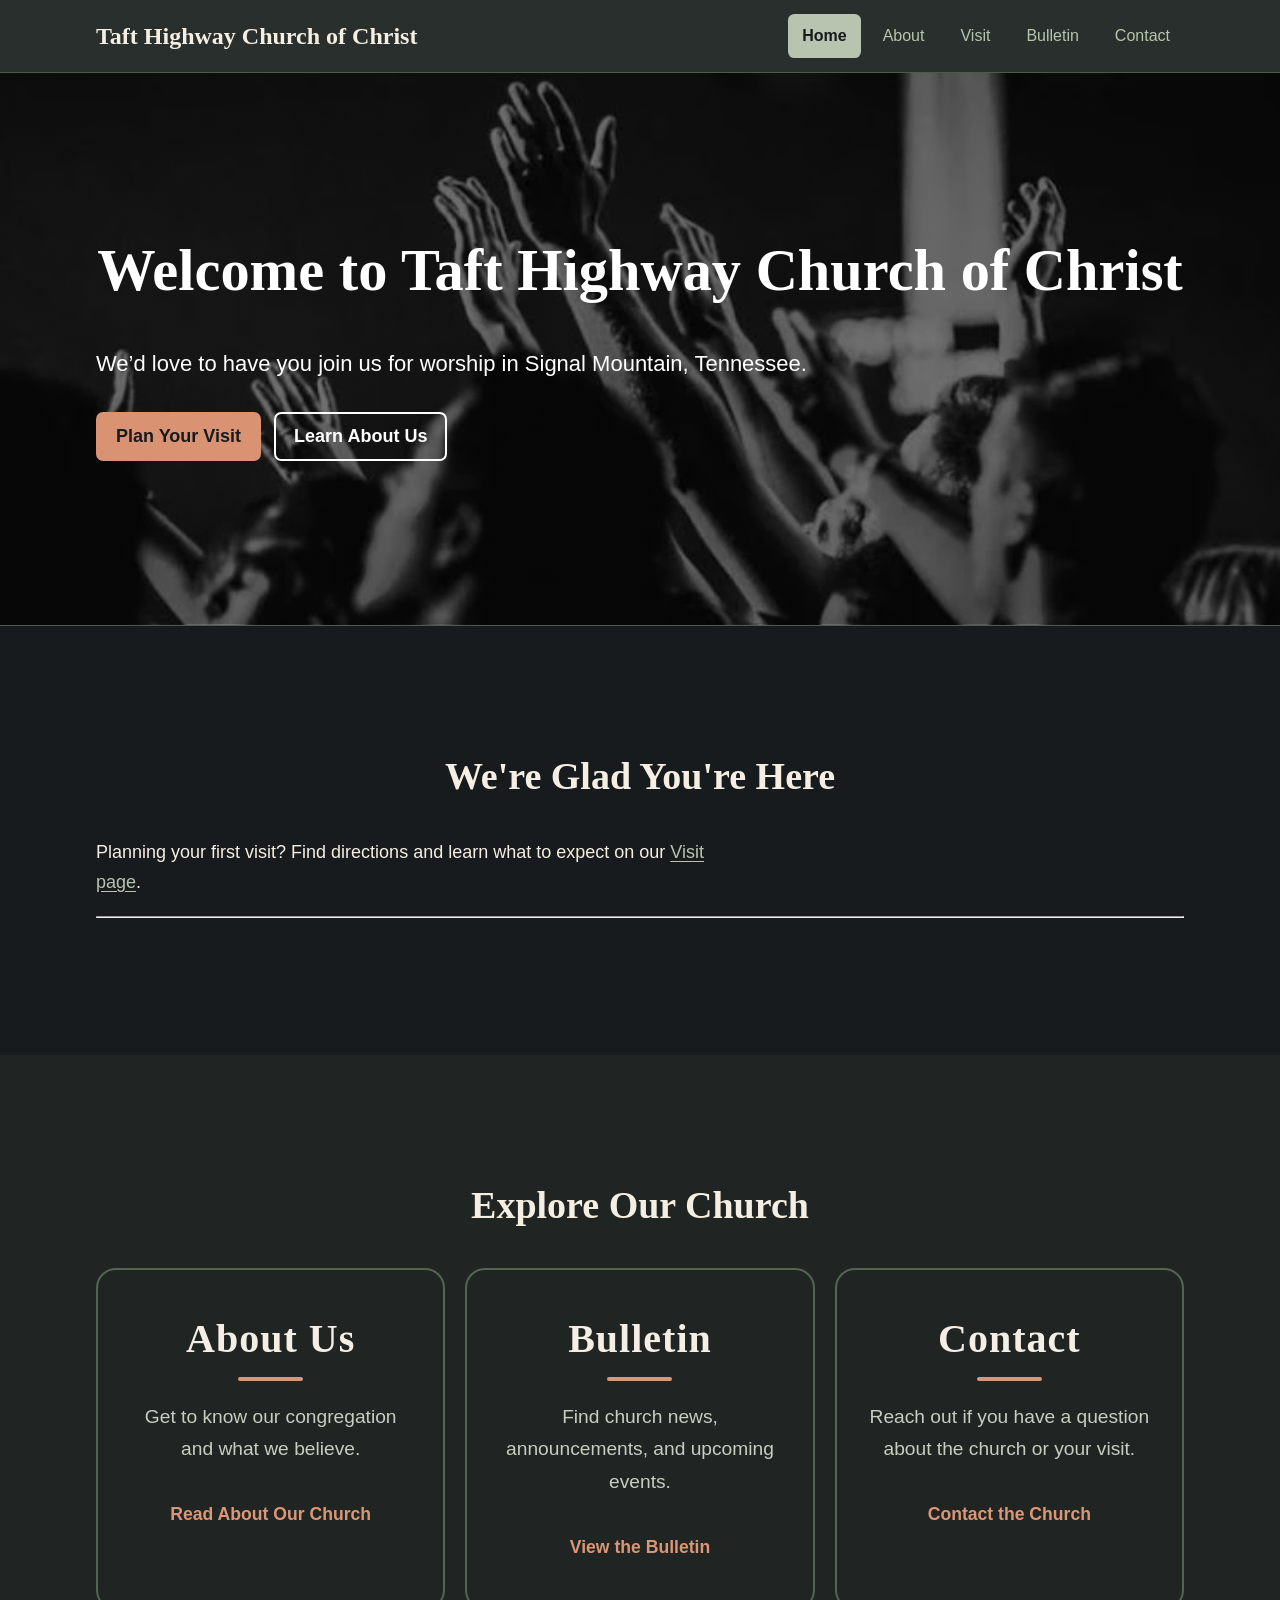
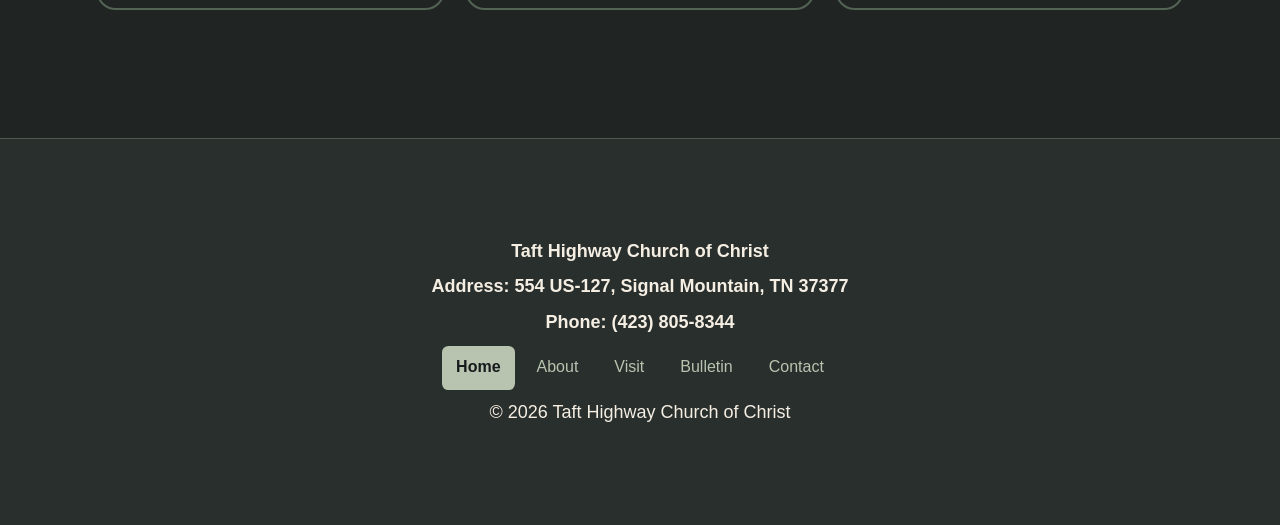
==== commit 6f8bf17c: "Resolve merge conflicts in site files - Remove committed conflict markers from Home, Visit, and the " ====
--- a/docs/index.html
+++ b/docs/index.html
@@ -8,41 +8,7 @@
       name="description"
       content="Get to know Taft Highway Church of Christ in Signal Mountain, Tennessee, and find information for your first visit."
     />
-
-<<<<<<< Updated upstream
-=======
-<<<<<<< HEAD
     <link rel="stylesheet" href="css/style.css" />
-=======
->>>>>>> Stashed changes
-    <!-- Shared styles load first so the Home banner rules below can override them. -->
-    <link rel="stylesheet" href="css/style.css" />
-
-    <style>
-      /* Darken the background photo so the welcome text stays legible. */
-      .hero {
-        background-image:
-          linear-gradient(rgba(0, 0, 0, 0.55), rgba(0, 0, 0, 0.55)),
-          url("images/index-worship-background.webp");
-        background-size: cover;
-        background-position: center;
-        background-repeat: no-repeat;
-        padding: 100px 40px;
-        color: white;
-      }
-
-      .hero h1,
-      .hero .lead {
-        color: white;
-      }
-
-      /* The secondary button uses white text and border over the photo. */
-      .hero .button-outline {
-        color: white;
-        border-color: white;
-      }
-    </style>
->>>>>>> 92249537f23fd532f06ce1f3cbd8a069880eef28
   </head>
   <body>
     <!-- The skip link lets keyboard users jump to the main content. -->
@@ -90,15 +56,7 @@
         </div>
       </section>
 
-<<<<<<< Updated upstream
-      <!-- Page shortcuts. The shared grid stacks the cards on smaller screens. -->
-=======
-<<<<<<< HEAD
       <!-- The three shortcut cards link to About, Bulletin, and Contact. -->
-=======
-      <!-- Page shortcuts. The shared grid stacks the cards on smaller screens. -->
->>>>>>> 92249537f23fd532f06ce1f3cbd8a069880eef28
->>>>>>> Stashed changes
       <section class="soft-section">
         <div class="container">
           <h2 class="home-heading">Explore Our Church</h2>
@@ -127,15 +85,7 @@
       </section>
     </main>
 
-<<<<<<< Updated upstream
-    <!-- Shared footer. Keep these contact details in sync with the Contact page. -->
-=======
-<<<<<<< HEAD
     <!-- Keep the shared footer’s contact details in sync across all five pages. -->
-=======
-    <!-- Shared footer. Keep these contact details in sync with the Contact page. -->
->>>>>>> 92249537f23fd532f06ce1f3cbd8a069880eef28
->>>>>>> Stashed changes
     <footer class="site-footer">
       <div class="container">
         <p><strong>Taft Highway Church of Christ</strong></p>
--- a/docs/css/style.css
+++ b/docs/css/style.css
@@ -149,15 +149,7 @@
   margin: 0 0 1em;
 }
 
-<<<<<<< Updated upstream
-/* Larger introductory text, used in banners and beside the map on Visit. */
-=======
-<<<<<<< HEAD
 /* Larger introductory text used in page banners. */
-=======
-/* Larger introductory text, used in banners and beside the map on Visit. */
->>>>>>> 92249537f23fd532f06ce1f3cbd8a069880eef28
->>>>>>> Stashed changes
 .lead {
   font-size: clamp(1.125rem, 1rem + 0.7vw, 1.375rem);
 }
@@ -261,15 +253,7 @@
   border-bottom: 1px solid var(--border);
 }
 
-<<<<<<< Updated upstream
-/* Intro panels at the top of Bulletin and Contact. */
-=======
-<<<<<<< HEAD
 /* Intro panels on Visit, Bulletin, and Contact use a solid background. */
-=======
-/* Intro panels at the top of Bulletin and Contact. */
->>>>>>> 92249537f23fd532f06ce1f3cbd8a069880eef28
->>>>>>> Stashed changes
 .page-banner {
   background: var(--evergreen);
 }
@@ -488,15 +472,7 @@
    Home page
    -------------------------------------------------------------------------- */
 
-<<<<<<< Updated upstream
-/* The style block in index.html overrides the banner image, padding, and text color. */
-=======
-<<<<<<< HEAD
 /* Darken the background photo so the welcome text stays legible. */
-=======
-/* The style block in index.html overrides the banner image, padding, and text color. */
->>>>>>> 92249537f23fd532f06ce1f3cbd8a069880eef28
->>>>>>> Stashed changes
 .hero {
   background-color: var(--charcoal);
   background-image:
@@ -509,9 +485,6 @@
   color: white;
 }
 
-<<<<<<< Updated upstream
-=======
-<<<<<<< HEAD
 .hero h1,
 .hero .lead {
   color: white;
@@ -530,11 +503,6 @@
 
 /* Center the welcome, introduction, and Explore Our Church headings on Home. */
 .home-heading {
-=======
->>>>>>> Stashed changes
-/* Center the welcome, introduction, and Explore Our Church headings on Home. */
-.explorecenter {
->>>>>>> 92249537f23fd532f06ce1f3cbd8a069880eef28
   text-align: center;
   margin-bottom: 40px;
 }
@@ -545,14 +513,7 @@
 
 /* Map iframe styling was developed with AI assistance. */
 /* Limit the map embed's width so it fits the Visit page's directions column. */
-<<<<<<< Updated upstream
-=======
-<<<<<<< HEAD
 .visit-map {
-=======
->>>>>>> Stashed changes
-.iframe1 {
->>>>>>> 92249537f23fd532f06ce1f3cbd8a069880eef28
   width: 100%;
   max-width: 600px;
   height: 450px;
@@ -571,7 +532,7 @@
   margin-inline: auto;
 }
 
-/* Shared frame for the current Visit photo and the optional carousel. */
+/* Visit photo carousel. The frame clips the track to one slide at a time. */
 .carousel-wrapper {
   position: relative;
   max-width: 600px;
@@ -582,7 +543,7 @@
   background: var(--evergreen);
 }
 
-/* Optional carousel controls for when Visit has multiple approved photos. */
+/* Keep the native radio controls keyboard-accessible inside the photo frame. */
 .carousel-wrapper input[type="radio"] {
   position: absolute;
   opacity: 0;
@@ -594,15 +555,7 @@
 
 .slides {
   display: flex;
-<<<<<<< Updated upstream
-  width: 400%; /* 100% per slide (4 slides = 400%) */
-=======
-<<<<<<< HEAD
-  width: 300%; /* The track holds three full-width slides. */
-=======
-  width: 400%; /* 100% per slide (4 slides = 400%) */
->>>>>>> 92249537f23fd532f06ce1f3cbd8a069880eef28
->>>>>>> Stashed changes
+  width: 400%; /* The track holds four full-width slides. */
   transition: transform 0.4s ease-in-out;
 }
 
@@ -704,6 +657,15 @@
   background: var(--brick);
 }
 
+/* Show the focused slide control at its matching dot. */
+#slide-1:focus-visible ~ .dots label[for="slide-1"],
+#slide-2:focus-visible ~ .dots label[for="slide-2"],
+#slide-3:focus-visible ~ .dots label[for="slide-3"],
+#slide-4:focus-visible ~ .dots label[for="slide-4"] {
+  outline: 2px solid var(--sage);
+  outline-offset: 3px;
+}
+
 /* Center the Contact the Church button at the bottom of Visit. */
 a.button.button-center {
   display: flex;
